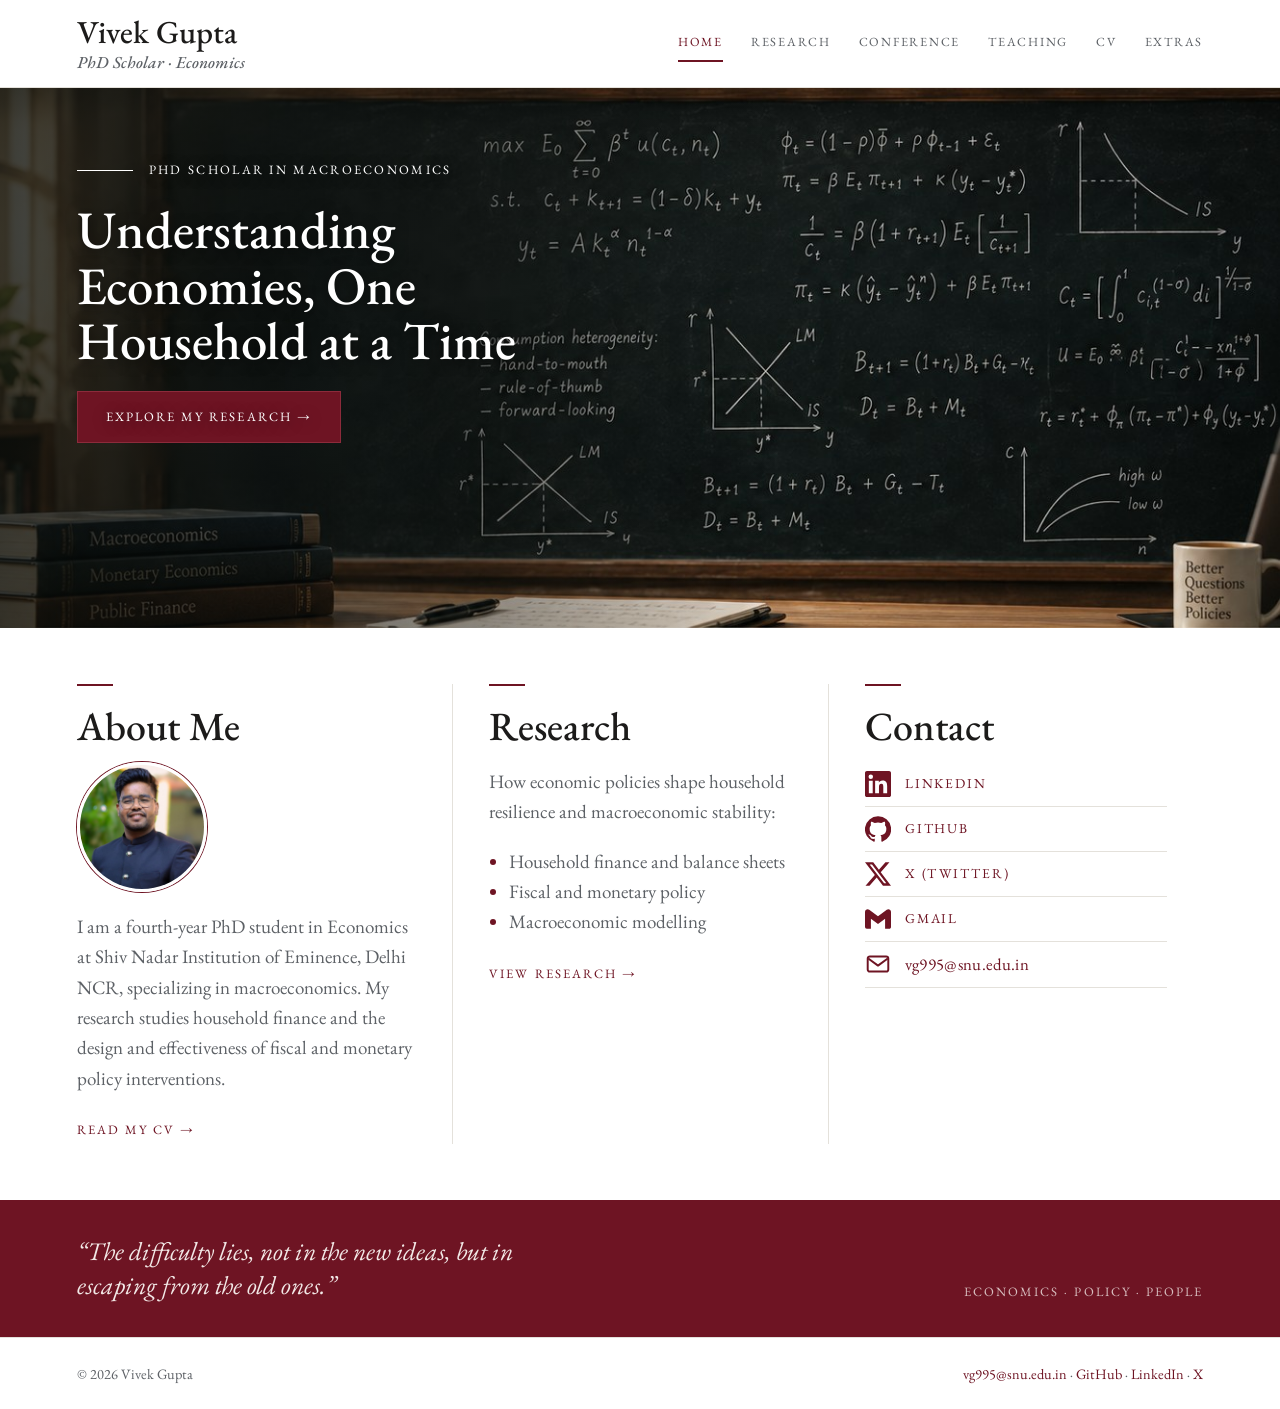
==== index.html @ 2d9377d3 "Add files via upload" ====
<!DOCTYPE html><html lang="en"><head><meta charset="utf-8"><meta name="viewport" content="width=device-width,initial-scale=1">
<title>Vivek Gupta | Economics</title>
<meta name="keywords" content="Vivek Gupta, Vivek Gupta economics, Vivek Gupta macroeconomics, Vivek Gupta SNU, Vivek Gupta Shiv Nadar, Shiv Nadar University economics PhD, Shiv Nadar Institution of Eminence economics, macroeconomics PhD India, household finance India, hand to mouth households India, DSGE HANK models"><meta name="description" content="Vivek Gupta is a PhD scholar in Economics at Shiv Nadar Institution of Eminence (SNU), Delhi NCR, researching macroeconomics, household finance, and monetary and fiscal policy."><meta property="og:title" content="Vivek Gupta | Economics">
<meta property="og:description" content="Vivek Gupta is a PhD scholar in Economics at Shiv Nadar Institution of Eminence (SNU), Delhi NCR, researching macroeconomics, household finance, and monetary and fiscal policy.">
<meta property="og:type" content="website">
<meta name="author" content="Vivek Gupta">
<link rel="stylesheet" href="style.css"></head><body>
<header><a class="brand" href="index.html">Vivek Gupta<small>PhD Scholar · Economics</small></a><nav><a class="on" href="index.html">Home</a><a href="research.html">Research</a><a href="conference.html">Conference</a><a href="teaching.html">Teaching</a><a href="cv.html">CV</a><a href="extras.html">Extras</a></nav></header>
<section class="hero"><div class="txt"><div class="eyebrow">PhD scholar in macroeconomics</div>
<h1>Understanding Economies, One Household at a Time</h1>
<a class="btn" href="research.html">Explore my research →</a></div>
</section>
<section class="cols">
<div><h2>About Me</h2><img class="me" src="images/vivek.jpg" alt="Vivek Gupta" width="130" height="130"><p>I am a fourth-year PhD student in Economics at Shiv Nadar Institution of Eminence, Delhi NCR, specializing in macroeconomics. My research studies household finance and the design and effectiveness of fiscal and monetary policy interventions.</p><a class="more" href="cv.html">Read my CV →</a></div>
<div><h2>Research</h2><p>How economic policies shape household resilience and macroeconomic stability:</p><ul><li>Household finance and balance sheets</li><li>Fiscal and monetary policy</li><li>Macroeconomic modelling</li></ul><a class="more" href="research.html">View research →</a></div>
<div><h2>Contact</h2><ul class="contact"><li><a href="https://www.linkedin.com/in/vivek-gupta-5765b21a3" target="_blank" rel="noopener"><svg class="ic" viewBox="0 0 24 24" aria-hidden="true" ><path fill="currentColor" d="M20.447 20.452h-3.554v-5.569c0-1.328-.027-3.037-1.852-3.037-1.853 0-2.136 1.445-2.136 2.939v5.667H9.351V9h3.414v1.561h.046c.477-.9 1.637-1.85 3.37-1.85 3.601 0 4.267 2.37 4.267 5.455v6.286zM5.337 7.433a2.062 2.062 0 0 1-2.063-2.065 2.064 2.064 0 1 1 2.063 2.065zm1.782 13.019H3.555V9h3.564v11.452zM22.225 0H1.771C.792 0 0 .774 0 1.729v20.542C0 23.227.792 24 1.771 24h20.451C23.2 24 24 23.227 24 22.271V1.729C24 .774 23.2 0 22.222 0z"/></svg><span>LinkedIn</span></a></li><li><a href="https://github.com/vivekecon" target="_blank" rel="noopener"><svg class="ic" viewBox="0 0 24 24" aria-hidden="true" ><path fill="currentColor" d="M12 .3a12 12 0 0 0-3.8 23.4c.6.1.8-.3.8-.6v-2c-3.3.7-4-1.6-4-1.6-.6-1.4-1.4-1.8-1.4-1.8-1-.7.1-.7.1-.7 1.2 0 1.9 1.2 1.9 1.2 1 1.8 2.8 1.3 3.5 1 0-.8.4-1.3.7-1.6-2.7-.3-5.5-1.3-5.5-5.9 0-1.3.5-2.4 1.2-3.2 0-.4-.5-1.6.2-3.2 0 0 1-.3 3.3 1.2a11.5 11.5 0 0 1 6 0c2.3-1.5 3.3-1.2 3.3-1.2.6 1.6.2 2.8.1 3.2.8.8 1.3 1.9 1.3 3.2 0 4.6-2.8 5.6-5.5 5.9.5.4.9 1.1.9 2.2v3.3c0 .3.2.7.8.6A12 12 0 0 0 12 .3"/></svg><span>GitHub</span></a></li><li><a href="https://x.com/vivekguptaecon" target="_blank" rel="noopener"><svg class="ic" viewBox="0 0 24 24" aria-hidden="true"><path fill="currentColor" d="M18.901 1.153h3.68l-8.04 9.19L24 22.846h-7.406l-5.8-7.584-6.638 7.584H.474l8.6-9.83L0 1.154h7.594l5.243 6.932ZM17.61 20.644h2.039L6.486 3.24H4.298Z"/></svg><span>X (Twitter)</span></a></li><li><a href="mailto:Vivekecon@gmail.com"><svg class="ic" viewBox="0 0 24 24" aria-hidden="true" ><path fill="currentColor" d="M24 5.457v13.909c0 .904-.732 1.636-1.636 1.636h-3.819V11.73L12 16.64l-6.545-4.91v9.273H1.636A1.636 1.636 0 0 1 0 19.366V5.457c0-2.023 2.309-3.178 3.927-1.964L5.455 4.64 12 9.548l6.545-4.91 1.528-1.145C21.69 2.28 24 3.434 24 5.457z"/></svg><span>Gmail</span></a></li><li><a href="mailto:vg995@snu.edu.in"><svg class="ic" viewBox="0 0 24 24" aria-hidden="true" fill="none" stroke="currentColor" stroke-width="1.8" stroke-linejoin="round"><rect x="2.5" y="5" width="19" height="14" rx="2"/><path d="M3 7l9 6.5L21 7"/></svg><span>vg995@snu.edu.in</span></a></li></ul></div></section>
<section class="quote"><q>The difficulty lies, not in the new ideas, but in escaping from the old ones.</q><span>Economics · Policy · People</span></section>
<footer><span>© 2026 Vivek Gupta</span><span><a href="mailto:vg995@snu.edu.in">vg995@snu.edu.in</a> · <a href="https://github.com/vivekecon">GitHub</a> · <a href="https://www.linkedin.com/in/vivek-gupta-5765b21a3">LinkedIn</a> · <a href="https://x.com/vivekguptaecon">X</a></span></footer></body></html>
---- style.css ----
@import url('https://fonts.googleapis.com/css2?family=EB+Garamond:ital,wght@0,400;0,500;1,400&family=Kalam:wght@300&display=swap');
:root{/* cream theme: --bg:#efeadf; --line:#cfc7b8 */--bg:#ffffff;--ink:#1c1b1a;--mute:#5d6166;--red:#6e1423;--line:#e4e1db;--board:#1d2623}
*{box-sizing:border-box}html{scroll-behavior:smooth}
body{margin:0;background:var(--bg);color:var(--ink);font:19px/1.6 'EB Garamond',Georgia,serif}
a{color:var(--red);text-decoration:none}a:hover{text-decoration:underline}
a:focus-visible{outline:2px solid var(--red);outline-offset:3px}
header{display:flex;justify-content:space-between;align-items:center;flex-wrap:wrap;gap:12px;padding:16px 6vw;position:sticky;top:0;z-index:5;background:var(--bg);border-bottom:1px solid var(--line)}
.brand{color:var(--ink);font-size:2rem;font-weight:500;line-height:1}
.brand:hover{text-decoration:none}.brand small{display:block;font-size:1.05rem;font-style:italic;color:var(--mute);margin-top:6px}
nav a{margin-left:28px;font-size:.78rem;letter-spacing:.14em;text-transform:uppercase;color:var(--mute);padding:8px 0;display:inline-block}
nav a.on{color:var(--red);border-bottom:2px solid var(--red)}nav a:hover{text-decoration:none;color:var(--red)}
.hero{position:relative;overflow:hidden;min-height:540px;padding:72px 6vw;color:#fff;background:linear-gradient(90deg,rgba(8,12,10,.78) 0,rgba(8,12,10,.4) 38%,transparent 62%),url(images/hero-board.jpg) right center/cover no-repeat,#1d2623}
.hero .txt{position:relative;z-index:2;max-width:440px;text-shadow:0 2px 14px rgba(0,0,0,.6)}
.eyebrow{display:flex;align-items:center;gap:16px;font-size:.8rem;letter-spacing:.18em;text-transform:uppercase}
.eyebrow:before{content:"";width:56px;border-top:1px solid #fff}
.hero h1{font-size:3.3rem;line-height:1.05;margin:22px 0;font-weight:500}
.hero p{font-style:italic;font-size:1.5rem;line-height:1.4;margin:0 0 28px}
.btn{display:inline-block;background:var(--red);color:#fff;padding:15px 28px;font-size:.8rem;letter-spacing:.16em;text-transform:uppercase;border:1px solid #8c2b3b}
.btn:hover{background:#560f1b;text-decoration:none}
.chalk{position:absolute;right:3vw;top:50px;width:52%;font:1.25rem/2 Kalam,cursive;color:#e6e4dc;opacity:.9;display:grid;grid-template-columns:1fr 1fr;gap:6px 36px}
.chalk i{font-style:normal}.chalk .n{color:#b9c4bc;font-size:1.05rem}
.cols{display:grid;grid-template-columns:repeat(3,1fr);padding:56px 6vw}
.cols>div{padding:0 36px}.cols>div:first-child{padding-left:0}.cols>div+div{border-left:1px solid var(--line)}
.cols h2,.page h1{font-size:2.5rem;font-weight:500;margin:0 0 14px;line-height:1.1}
.cols h2:before,.page h1:before{content:"";display:block;width:36px;border-top:2px solid var(--red);margin-bottom:18px}
.cols p,.cols li,.mute{color:var(--mute)}.cols ul{padding-left:20px}.cols li::marker{color:var(--red)}
.more{font-size:.8rem;letter-spacing:.16em;text-transform:uppercase}
.quote{background:var(--red);color:#f2e8e6;padding:34px 6vw;display:flex;justify-content:space-between;align-items:flex-end;flex-wrap:wrap;gap:16px}
.quote q{font-style:italic;font-size:1.6rem;line-height:1.35;max-width:520px;display:block}
.quote span{font-size:.8rem;letter-spacing:.16em;text-transform:uppercase;opacity:.8}
.page{max-width:860px;margin:0 auto;padding:56px 6vw 72px}
.page h3{font-size:1.5rem;font-weight:500;margin:38px 0 6px;padding-top:18px;border-top:1px solid var(--line)}
.item{margin:0 0 22px}.item b{font-weight:500;font-size:1.15rem}.item em,.tag{color:var(--mute)}
.tag{font-size:.78rem;letter-spacing:.14em;text-transform:uppercase;color:var(--red)}
footer{border-top:1px solid var(--line);padding:24px 6vw;color:var(--mute);font-size:.9rem;display:flex;justify-content:space-between;flex-wrap:wrap;gap:8px}
@media(max-width:900px){.cols{grid-template-columns:1fr}.cols>div{padding:24px 0;border:0!important}.chalk{display:none}.hero h1{font-size:3rem}nav a{margin:0 16px 0 0}}
@media(prefers-reduced-motion:reduce){html{scroll-behavior:auto}}
.wide{max-width:1100px}
.journey{display:grid;grid-template-columns:repeat(2,1fr);gap:40px 36px;margin-top:24px}
.journey figure{margin:0}
.journey .ph{display:block;width:100%;aspect-ratio:4/3;background:#f1efea;border:1px solid var(--line);overflow:hidden;padding:0;cursor:zoom-in}
.journey img{width:100%;height:100%;object-fit:cover;display:block}
.journey figcaption{padding-top:14px;color:var(--mute)}
.journey figcaption b{display:block;color:var(--ink);font-weight:500;font-size:1.3rem;line-height:1.25;margin:2px 0 4px}
dialog{border:0;padding:0;background:transparent;max-width:92vw}
dialog::backdrop{background:rgba(20,10,12,.85)}
dialog img{max-width:92vw;max-height:88vh;display:block}
@media(max-width:800px){.journey{grid-template-columns:1fr}}
.filters{display:flex;flex-wrap:wrap;gap:10px;margin:22px 0 0}
.filters button{font:inherit;font-size:.78rem;letter-spacing:.14em;text-transform:uppercase;background:none;color:var(--mute);border:1px solid var(--line);padding:9px 18px;cursor:pointer}
.filters button:hover{color:var(--red);border-color:var(--red)}
.filters button[aria-pressed=true]{background:var(--red);border-color:var(--red);color:#fff}
.filters button:focus-visible{outline:2px solid var(--red);outline-offset:3px}
.journey figure[hidden]{display:none}
.cols ul.contact{list-style:none;padding:0;margin:0}
.contact li{padding:9px 0;border-bottom:1px solid var(--line)}
.contact a{font-size:.85rem;letter-spacing:.14em;text-transform:uppercase}
.contact li:last-child a{text-transform:none;letter-spacing:.02em;font-size:1.05rem}
.contact a{display:flex;align-items:center;gap:14px}
.contact .ic{width:26px;height:26px;flex:none;color:var(--red)}
.contact a:hover{text-decoration:none}.contact a:hover span{text-decoration:underline}
@media(max-width:900px){.hero{background:linear-gradient(rgba(8,12,10,.72),rgba(8,12,10,.72)),url(images/hero-board.jpg) center/cover,#1d2623}}
.me{display:block;width:130px;height:130px;border-radius:50%;object-fit:cover;object-position:50% 22%;margin:0 0 20px;border:3px solid #fff;box-shadow:0 0 0 1px var(--red)}
.wide{max-width:1200px}
.note{max-width:720px;font-size:1.15rem;line-height:1.75;color:var(--mute);margin:8px 0 32px}
.journey{display:block;column-count:3;column-gap:16px}
.journey figure{break-inside:avoid;margin:0 0 16px}
.journey .ph{aspect-ratio:auto;height:auto;background:none;border:0}
.journey img{height:auto}
@media(max-width:800px){.journey{column-count:2;column-gap:10px}.journey figure{margin-bottom:10px}}
.item .abs{margin:10px 0;color:var(--mute);font-style:normal}
.abs-toggle{margin:10px 0}
.abs-toggle summary{cursor:pointer;color:var(--red);font-size:.8rem;letter-spacing:.14em;text-transform:uppercase;list-style:none}
.abs-toggle summary::-webkit-details-marker{display:none}
.abs-toggle summary:hover{text-decoration:underline}
.abs-toggle[open] summary{margin-bottom:10px}
.abs-toggle .abs{margin:0;font-style:normal}
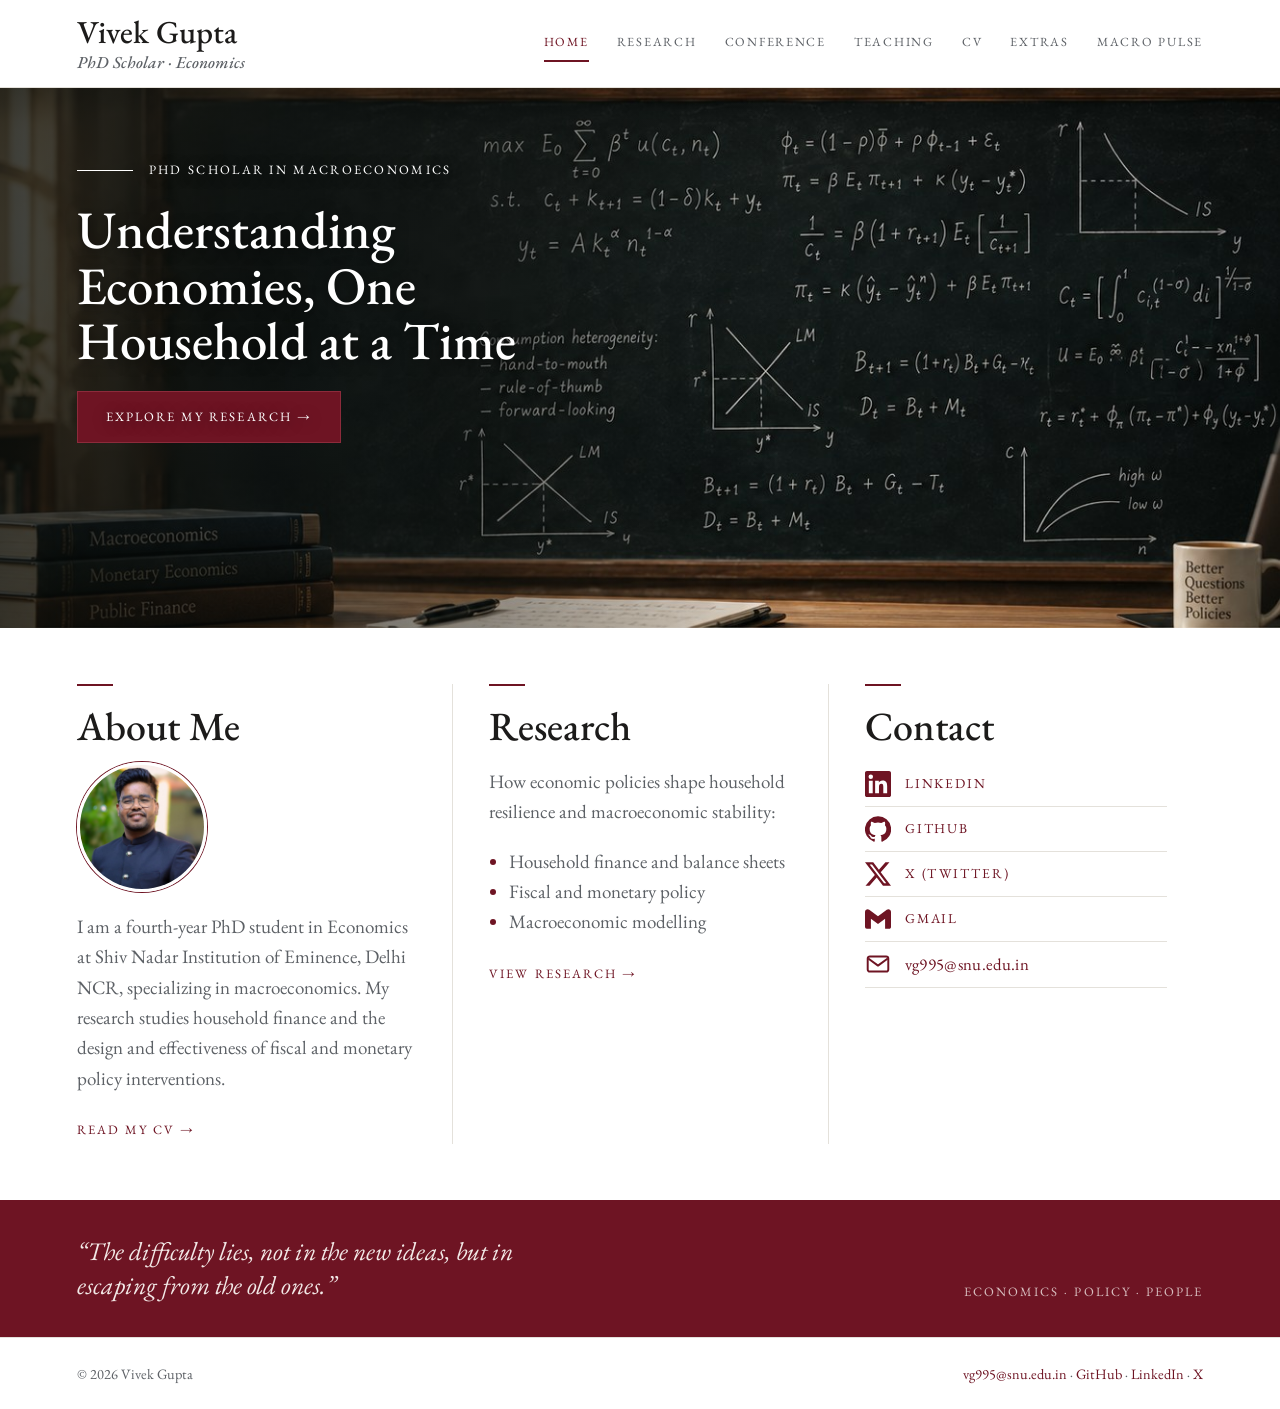
==== commit 291ca173: "Update index.html" ====
--- a/index.html
+++ b/index.html
@@ -3,9 +3,34 @@
 <meta name="keywords" content="Vivek Gupta, Vivek Gupta economics, Vivek Gupta macroeconomics, Vivek Gupta SNU, Vivek Gupta Shiv Nadar, Shiv Nadar University economics PhD, Shiv Nadar Institution of Eminence economics, macroeconomics PhD India, household finance India, hand to mouth households India, DSGE HANK models"><meta name="description" content="Vivek Gupta is a PhD scholar in Economics at Shiv Nadar Institution of Eminence (SNU), Delhi NCR, researching macroeconomics, household finance, and monetary and fiscal policy."><meta property="og:title" content="Vivek Gupta | Economics">
 <meta property="og:description" content="Vivek Gupta is a PhD scholar in Economics at Shiv Nadar Institution of Eminence (SNU), Delhi NCR, researching macroeconomics, household finance, and monetary and fiscal policy.">
 <meta property="og:type" content="website">
+<meta property="og:url" content="https://vivekguptaecon.github.io/">
+<meta property="og:image" content="https://vivekguptaecon.github.io/images/vivek.jpg">
 <meta name="author" content="Vivek Gupta">
-<link rel="stylesheet" href="style.css"></head><body>
-<header><a class="brand" href="index.html">Vivek Gupta<small>PhD Scholar · Economics</small></a><nav><a class="on" href="index.html">Home</a><a href="research.html">Research</a><a href="conference.html">Conference</a><a href="teaching.html">Teaching</a><a href="cv.html">CV</a><a href="extras.html">Extras</a></nav></header>
+<link rel="canonical" href="https://vivekguptaecon.github.io/">
+<link rel="icon" type="image/png" href="favicon.png">
+<link rel="stylesheet" href="style.css">
+<script type="application/ld+json">
+{
+  "@context": "https://schema.org",
+  "@type": "Person",
+  "name": "Vivek Gupta",
+  "jobTitle": "PhD Scholar in Economics",
+  "affiliation": {
+    "@type": "CollegeOrUniversity",
+    "name": "Shiv Nadar Institution of Eminence"
+  },
+  "email": "mailto:vg995@snu.edu.in",
+  "url": "https://vivekguptaecon.github.io/",
+  "image": "https://vivekguptaecon.github.io/images/vivek.jpg",
+  "sameAs": [
+    "https://github.com/vivekecon",
+    "https://www.linkedin.com/in/vivek-gupta-5765b21a3",
+    "https://x.com/vivekguptaecon"
+  ]
+}
+</script>
+</head><body>
+<header><a class="brand" href="index.html">Vivek Gupta<small>PhD Scholar · Economics</small></a><nav><a class="on" href="index.html">Home</a><a href="research.html">Research</a><a href="conference.html">Conference</a><a href="teaching.html">Teaching</a><a href="cv.html">CV</a><a href="extras.html">Extras</a><a href="macro-pulse.html">Macro Pulse</a></nav></header>
 <section class="hero"><div class="txt"><div class="eyebrow">PhD scholar in macroeconomics</div>
 <h1>Understanding Economies, One Household at a Time</h1>
 <a class="btn" href="research.html">Explore my research →</a></div>
